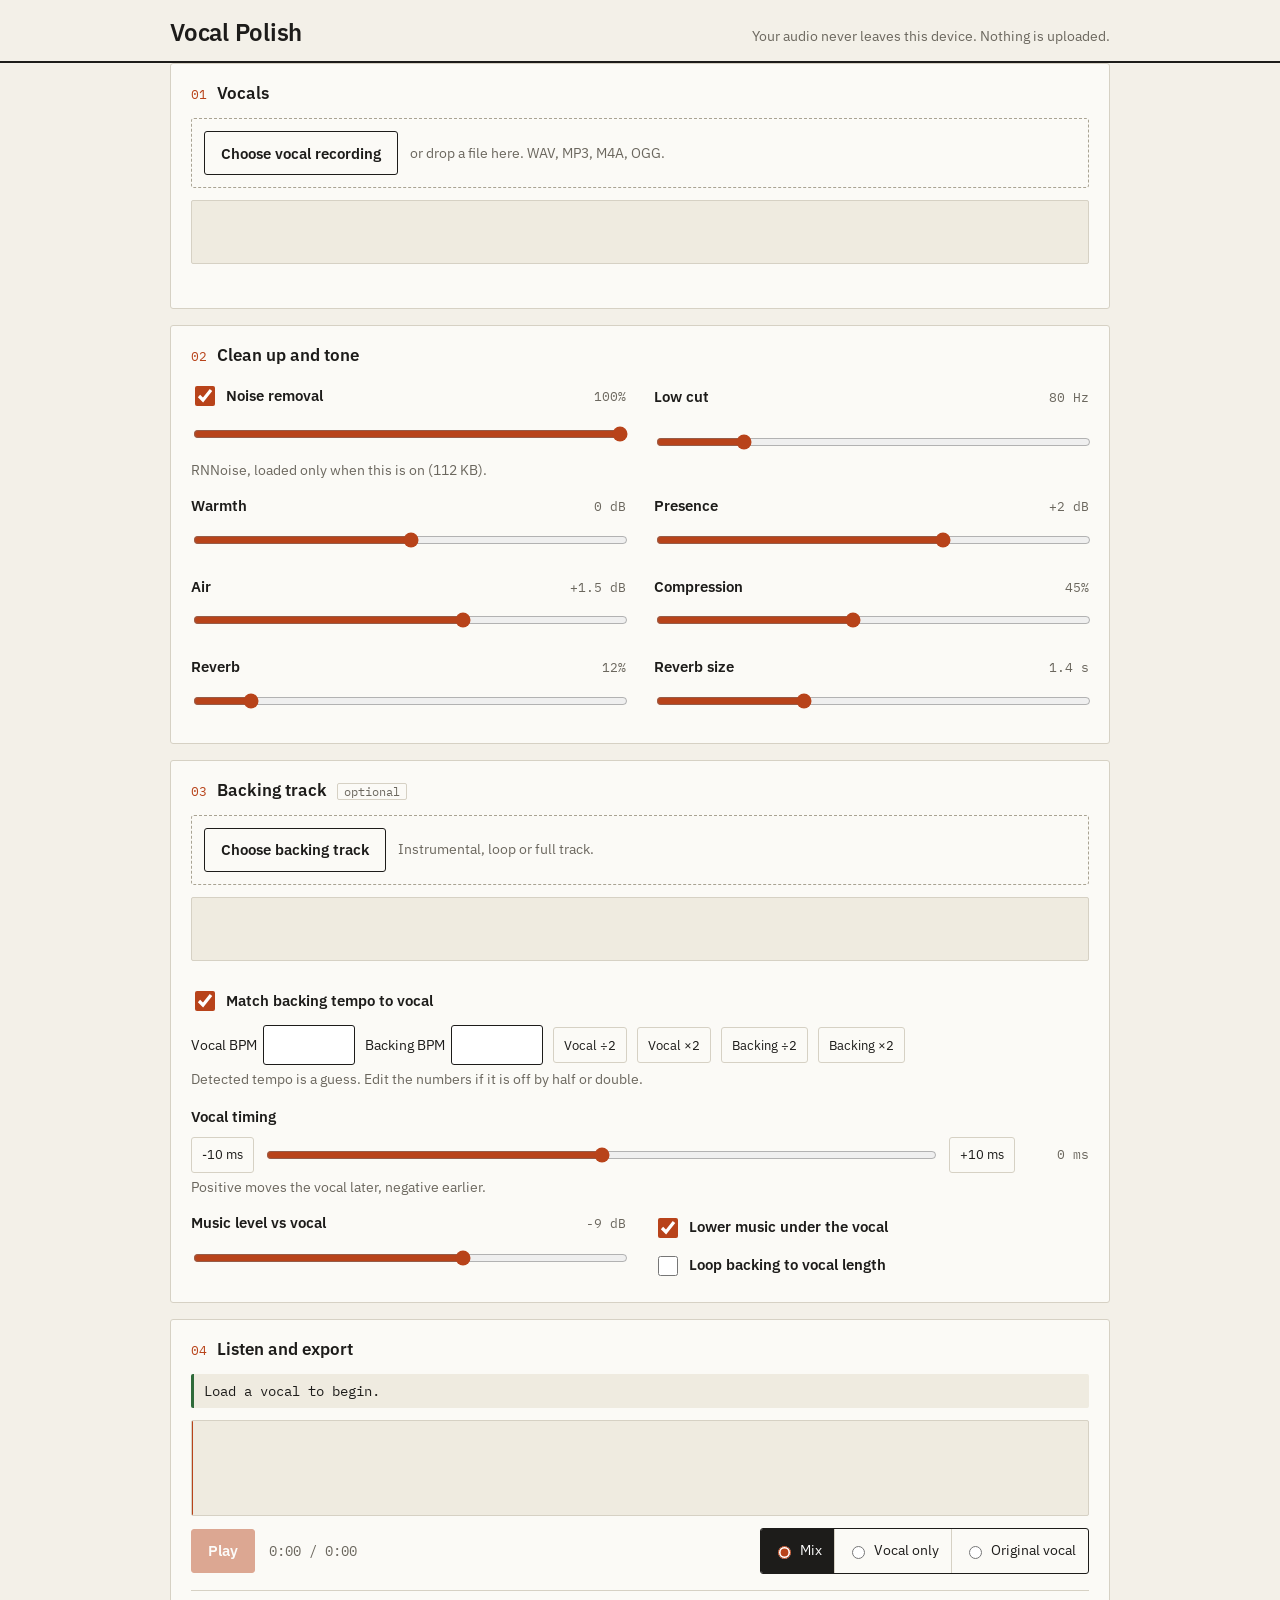
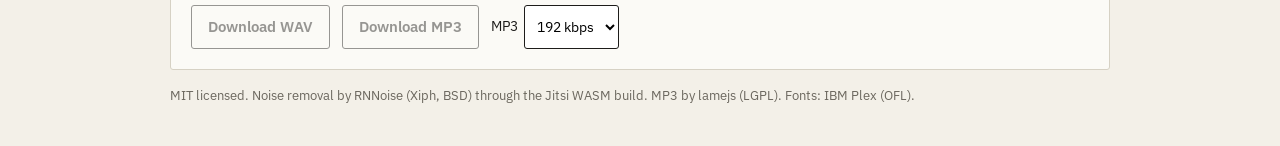
==== index.html @ be67a167 "Add files via upload" ====
<!doctype html>
<html lang="en">
<head>
<meta charset="utf-8">
<meta name="viewport" content="width=device-width, initial-scale=1">
<title>Vocal Polish - clean up a vocal and mix it with a backing track, in your browser</title>
<meta name="description" content="Remove noise, shape the tone, match tempo and mix a vocal with a backing track. Runs fully in your browser. No upload, no account.">
<link rel="preload" href="./ibm-plex-sans-latin-400-normal.woff2" as="font" type="font/woff2" crossorigin>
<link rel="icon" href="data:image/svg+xml,%3Csvg xmlns=%27http://www.w3.org/2000/svg%27 viewBox=%270 0 16 16%27%3E%3Crect width=%2716%27 height=%2716%27 fill=%27%23b8431a%27/%3E%3Crect x=%273%27 y=%276%27 width=%272%27 height=%274%27 fill=%27%23fff%27/%3E%3Crect x=%277%27 y=%273%27 width=%272%27 height=%2710%27 fill=%27%23fff%27/%3E%3Crect x=%2711%27 y=%275%27 width=%272%27 height=%276%27 fill=%27%23fff%27/%3E%3C/svg%3E">
<link rel="stylesheet" href="style.css">
</head>
<body>
<header class="top">
  <div class="wrap top-in">
    <h1>Vocal Polish</h1>
    <p class="tag">Your audio never leaves this device. Nothing is uploaded.</p>
  </div>
</header>

<main class="wrap">
  <section class="step" id="s1">
    <h2><span class="n">01</span> Vocals</h2>
    <div class="drop" id="dropVocal" tabindex="0">
      <input type="file" id="fileVocal" accept="audio/*,.wav,.mp3,.m4a,.ogg,.flac" hidden>
      <button class="btn" id="btnVocal" type="button">Choose vocal recording</button>
      <span class="hint" id="nameVocal">or drop a file here. WAV, MP3, M4A, OGG.</span>
    </div>
    <canvas id="wfVocal" class="wf small" height="64" aria-label="Vocal waveform"></canvas>
    <div class="facts" id="factsVocal"></div>
  </section>

  <section class="step" id="s2">
    <h2><span class="n">02</span> Clean up and tone</h2>
    <div class="grid">
      <div class="ctl">
        <label for="nrOn" class="chk"><input type="checkbox" id="nrOn" checked> Noise removal</label>
        <input type="range" id="nrAmt" min="0" max="100" value="100" aria-label="Noise removal amount">
        <output id="nrAmtO">100%</output>
        <p class="note">RNNoise, loaded only when this is on (112 KB).</p>
      </div>
      <div class="ctl"><label for="lowCut">Low cut</label><input type="range" id="lowCut" min="40" max="250" step="5" value="80"><output id="lowCutO">80 Hz</output></div>
      <div class="ctl"><label for="warmth">Warmth</label><input type="range" id="warmth" min="-6" max="6" step="0.5" value="0"><output id="warmthO">0 dB</output></div>
      <div class="ctl"><label for="presence">Presence</label><input type="range" id="presence" min="-6" max="6" step="0.5" value="2"><output id="presenceO">+2 dB</output></div>
      <div class="ctl"><label for="air">Air</label><input type="range" id="air" min="-6" max="6" step="0.5" value="1.5"><output id="airO">+1.5 dB</output></div>
      <div class="ctl"><label for="comp">Compression</label><input type="range" id="comp" min="0" max="100" value="45"><output id="compO">45%</output></div>
      <div class="ctl"><label for="reverb">Reverb</label><input type="range" id="reverb" min="0" max="100" value="12"><output id="reverbO">12%</output></div>
      <div class="ctl"><label for="room">Reverb size</label><input type="range" id="room" min="0.6" max="3" step="0.1" value="1.4"><output id="roomO">1.4 s</output></div>
    </div>
  </section>

  <section class="step" id="s3">
    <h2><span class="n">03</span> Backing track <span class="opt">optional</span></h2>
    <div class="drop" id="dropBack" tabindex="0">
      <input type="file" id="fileBack" accept="audio/*,.wav,.mp3,.m4a,.ogg,.flac" hidden>
      <button class="btn" id="btnBack" type="button">Choose backing track</button>
      <button class="btn ghost" id="btnBackClear" type="button" hidden>Remove</button>
      <span class="hint" id="nameBack">Instrumental, loop or full track.</span>
    </div>
    <canvas id="wfBack" class="wf small" height="64" aria-label="Backing waveform"></canvas>
    <div class="facts" id="factsBack"></div>

    <div class="grid" id="mixCtl">
      <div class="ctl wide">
        <label for="tempoOn" class="chk"><input type="checkbox" id="tempoOn" checked> Match backing tempo to vocal</label>
        <div class="bpmrow">
          <label>Vocal BPM <input type="number" id="bpmV" min="40" max="220" step="0.1"></label>
          <label>Backing BPM <input type="number" id="bpmB" min="40" max="220" step="0.1"></label>
          <button class="btn ghost sm" type="button" data-bpm="v" data-f="0.5">Vocal ÷2</button>
          <button class="btn ghost sm" type="button" data-bpm="v" data-f="2">Vocal ×2</button>
          <button class="btn ghost sm" type="button" data-bpm="b" data-f="0.5">Backing ÷2</button>
          <button class="btn ghost sm" type="button" data-bpm="b" data-f="2">Backing ×2</button>
        </div>
        <p class="note" id="stretchNote">Detected tempo is a guess. Edit the numbers if it is off by half or double.</p>
      </div>
      <div class="ctl wide">
        <label for="offset">Vocal timing</label>
        <div class="offrow">
          <button class="btn ghost sm" type="button" data-nudge="-10">-10 ms</button>
          <input type="range" id="offset" min="-1000" max="1000" step="1" value="0">
          <button class="btn ghost sm" type="button" data-nudge="10">+10 ms</button>
          <output id="offsetO">0 ms</output>
        </div>
        <p class="note">Positive moves the vocal later, negative earlier.</p>
      </div>
      <div class="ctl"><label for="music">Music level vs vocal</label><input type="range" id="music" min="-24" max="0" step="0.5" value="-9"><output id="musicO">-9 dB</output></div>
      <div class="ctl chkrow">
        <label class="chk"><input type="checkbox" id="duck" checked> Lower music under the vocal</label>
        <label class="chk"><input type="checkbox" id="loop"> Loop backing to vocal length</label>
      </div>
    </div>
  </section>

  <section class="step" id="s4">
    <h2><span class="n">04</span> Listen and export</h2>
    <div class="status" id="status" role="status" aria-live="polite">Load a vocal to begin.</div>
    <canvas id="wfMix" class="wf" height="96" aria-label="Mix waveform, click to seek"></canvas>
    <div class="player">
      <button class="btn primary" id="play" type="button" disabled>Play</button>
      <span class="time" id="time">0:00 / 0:00</span>
      <div class="seg" role="radiogroup" aria-label="Preview source">
        <label><input type="radio" name="src" value="mix" checked> Mix</label>
        <label><input type="radio" name="src" value="vox"> Vocal only</label>
        <label><input type="radio" name="src" value="orig"> Original vocal</label>
      </div>
    </div>
    <div class="export">
      <button class="btn" id="dlWav" type="button" disabled>Download WAV</button>
      <button class="btn" id="dlMp3" type="button" disabled>Download MP3</button>
      <label class="mp3q">MP3 <select id="kbps"><option value="128">128 kbps</option><option value="192" selected>192 kbps</option><option value="256">256 kbps</option></select></label>
      <span class="hint" id="sizeHint"></span>
    </div>
  </section>
</main>

<footer class="wrap foot">
  <p>MIT licensed. Noise removal by RNNoise (Xiph, BSD) through the Jitsi WASM build. MP3 by lamejs (LGPL). Fonts: IBM Plex (OFL).</p>
</footer>
<script type="module" src="app.js"></script>
</body>
</html>
---- style.css ----
@font-face{font-family:"IBM Plex Sans";font-weight:400;font-style:normal;font-display:swap;src:url(ibm-plex-sans-latin-400-normal.woff2) format("woff2")}
@font-face{font-family:"IBM Plex Sans";font-weight:600;font-style:normal;font-display:swap;src:url(ibm-plex-sans-latin-600-normal.woff2) format("woff2")}
@font-face{font-family:"IBM Plex Mono";font-weight:400;font-style:normal;font-display:swap;src:url(ibm-plex-mono-latin-400-normal.woff2) format("woff2")}
:root{--bg:#f3f0e8;--panel:#fbfaf6;--ink:#1d1c1a;--mute:#6b675e;--line:#d6d1c4;--accent:#b8431a;--accent-ink:#fff;--wave:#3f3b33;--ok:#2f6b3a;
  --sans:"IBM Plex Sans",system-ui,-apple-system,"Segoe UI",Roboto,sans-serif;--mono:"IBM Plex Mono",ui-monospace,Menlo,Consolas,monospace}
*{box-sizing:border-box}
html{-webkit-text-size-adjust:100%}
body{margin:0;background:var(--bg);color:var(--ink);font:400 16px/1.5 var(--sans)}
.wrap{max-width:980px;margin:0 auto;padding:0 20px}
.top{border-bottom:2px solid var(--ink);background:var(--bg)}
.top-in{display:flex;align-items:baseline;justify-content:space-between;gap:16px;flex-wrap:wrap;padding-top:18px;padding-bottom:14px}
h1{margin:0;font:600 24px/1.2 var(--sans);letter-spacing:-.01em}
.tag{margin:0;color:var(--mute);font-size:14px}
main{padding-top:20px;padding-bottom:12px}
.step{background:var(--panel);border:1px solid var(--line);border-radius:3px;padding:18px 20px 20px;margin-bottom:16px}
h2{margin:0 0 14px;font:600 17px/1.3 var(--sans);display:flex;align-items:baseline;gap:10px}
.n{font:400 13px var(--mono);color:var(--accent)}
.opt{font:400 12px var(--mono);color:var(--mute);border:1px solid var(--line);padding:0 6px;border-radius:2px}
.drop{display:flex;align-items:center;gap:12px;flex-wrap:wrap;border:1px dashed #a9a393;border-radius:3px;padding:12px;transition:background .1s}
.drop.over{background:#ece6d6;border-color:var(--accent)}
.hint,.note{color:var(--mute);font-size:14px}
.note{margin:4px 0 0}
.btn{font:600 15px var(--sans);min-height:44px;padding:0 16px;border:1px solid var(--ink);background:var(--panel);color:var(--ink);border-radius:3px;cursor:pointer}
.btn:hover:not(:disabled){background:#ece6d6}
.btn.primary{background:var(--accent);border-color:var(--accent);color:var(--accent-ink)}
.btn.primary:hover:not(:disabled){background:#9c3714}
.btn.ghost{border-color:var(--line)}
.btn.sm{min-height:36px;padding:0 10px;font-size:13px;font-weight:400}
.btn:disabled{opacity:.45;cursor:not-allowed}
:focus-visible{outline:3px solid #1d1c1a;outline-offset:2px}
.wf{display:block;width:100%;background:#efebe0;border:1px solid var(--line);border-radius:2px;margin-top:12px}
.wf.small{height:64px}
#wfMix{height:96px;cursor:pointer}
.facts{font:400 13px var(--mono);color:var(--mute);margin-top:6px;min-height:1.4em}
.grid{display:grid;grid-template-columns:repeat(2,1fr);gap:14px 28px}
.ctl{display:grid;grid-template-columns:1fr auto;grid-template-areas:"l o" "s s" "n n";align-items:center;gap:4px 10px}
.ctl>label:first-child{grid-area:l;font-weight:600;font-size:15px}
.ctl>output{grid-area:o;font:400 13px var(--mono);color:var(--mute);min-width:5ch;text-align:right}
.ctl>input[type=range]{grid-area:s}
.ctl>.note{grid-area:n}
.ctl.wide{grid-column:1/-1;display:block}
.ctl.chkrow{display:flex;flex-direction:column;gap:6px;align-items:flex-start}
.chk{display:flex;align-items:center;gap:8px;font-weight:600;font-size:15px;min-height:32px}
.chk input{width:20px;height:20px;accent-color:var(--accent)}
.ctl:first-child .chk{grid-area:l}
input[type=range]{width:100%;height:32px;accent-color:var(--accent);background:transparent}
.bpmrow,.offrow{display:flex;gap:10px;flex-wrap:wrap;align-items:center;margin-top:8px}
.bpmrow label{font-size:14px;display:flex;align-items:center;gap:6px}
input[type=number]{width:92px;min-height:40px;font:400 15px var(--mono);padding:0 8px;border:1px solid var(--ink);background:#fff;border-radius:3px}
.offrow input[type=range]{flex:1 1 240px;width:auto}
.offrow output{font:400 13px var(--mono);color:var(--mute);min-width:8ch;text-align:right}
.status{font:400 14px var(--mono);padding:8px 10px;background:#efebe0;border-left:3px solid var(--ok);border-radius:2px;margin-bottom:4px}
.status.busy{border-left-color:var(--accent)}
.player{display:flex;align-items:center;gap:14px;flex-wrap:wrap;margin-top:12px}
.time{font:400 14px var(--mono);color:var(--mute);min-width:11ch}
.seg{display:flex;border:1px solid var(--ink);border-radius:3px;overflow:hidden;margin-left:auto}
.seg label{min-height:44px;display:flex;align-items:center;gap:6px;padding:0 12px;font-size:14px;cursor:pointer;border-right:1px solid var(--line)}
.seg label:last-child{border-right:0}
.seg label:has(input:checked){background:var(--ink);color:#fff}
.seg input{accent-color:var(--accent)}
.export{display:flex;gap:12px;flex-wrap:wrap;align-items:center;margin-top:16px;padding-top:14px;border-top:1px solid var(--line)}
.mp3q{font-size:14px;display:flex;align-items:center;gap:6px}
select{min-height:44px;font:400 14px var(--sans);border:1px solid var(--ink);background:#fff;padding:0 8px;border-radius:3px}
.foot{color:var(--mute);font-size:13px;padding-bottom:28px}
@media (max-width:760px){.grid{grid-template-columns:1fr}.seg{margin-left:0;width:100%}.seg label{flex:1;justify-content:center;padding:0 6px}.wrap{padding:0 14px}}
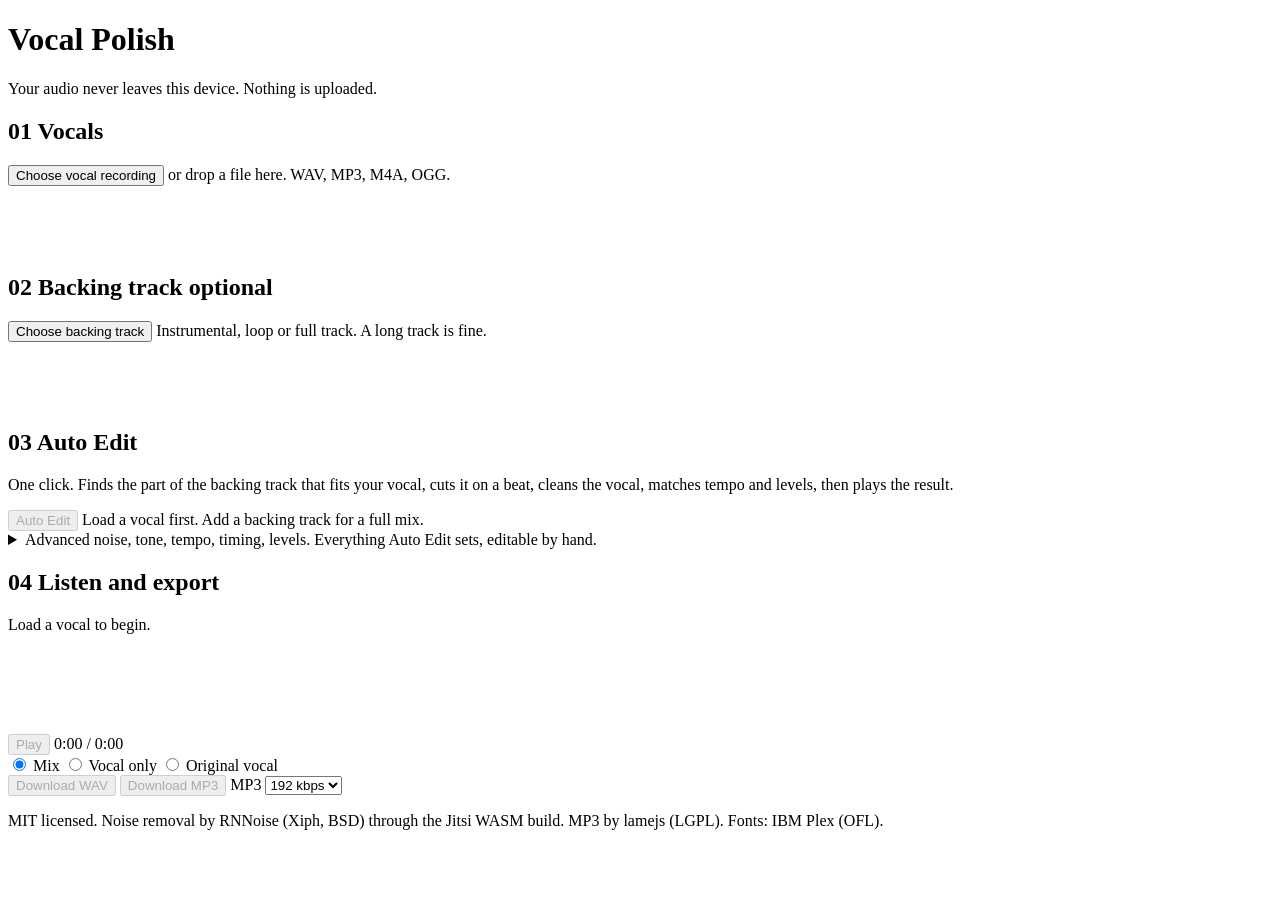
==== commit 6318ddc4: "Rename 6-index.html to index.html" ====
--- a/index.html
+++ b/index.html
@@ -4,7 +4,7 @@
 <meta charset="utf-8">
 <meta name="viewport" content="width=device-width, initial-scale=1">
 <title>Vocal Polish - clean up a vocal and mix it with a backing track, in your browser</title>
-<meta name="description" content="Remove noise, shape the tone, match tempo and mix a vocal with a backing track. Runs fully in your browser. No upload, no account.">
+<meta name="description" content="One click: finds the best part of your backing track, cleans your vocal, matches tempo and levels. Runs fully in your browser. No upload, no account.">
 <link rel="preload" href="./ibm-plex-sans-latin-400-normal.woff2" as="font" type="font/woff2" crossorigin>
 <link rel="icon" href="data:image/svg+xml,%3Csvg xmlns=%27http://www.w3.org/2000/svg%27 viewBox=%270 0 16 16%27%3E%3Crect width=%2716%27 height=%2716%27 fill=%27%23b8431a%27/%3E%3Crect x=%273%27 y=%276%27 width=%272%27 height=%274%27 fill=%27%23fff%27/%3E%3Crect x=%277%27 y=%273%27 width=%272%27 height=%2710%27 fill=%27%23fff%27/%3E%3Crect x=%2711%27 y=%275%27 width=%272%27 height=%276%27 fill=%27%23fff%27/%3E%3C/svg%3E">
 <link rel="stylesheet" href="style.css">
@@ -30,7 +30,34 @@
   </section>
 
   <section class="step" id="s2">
-    <h2><span class="n">02</span> Clean up and tone</h2>
+    <h2><span class="n">02</span> Backing track <span class="opt">optional</span></h2>
+    <div class="drop" id="dropBack" tabindex="0">
+      <input type="file" id="fileBack" accept="audio/*,.wav,.mp3,.m4a,.ogg,.flac" hidden>
+      <button class="btn" id="btnBack" type="button">Choose backing track</button>
+      <button class="btn ghost" id="btnBackClear" type="button" hidden>Remove</button>
+      <span class="hint" id="nameBack">Instrumental, loop or full track. A long track is fine.</span>
+    </div>
+    <canvas id="wfBack" class="wf small" height="64" aria-label="Backing waveform"></canvas>
+    <div class="facts" id="factsBack"></div>
+  </section>
+
+  <section class="step" id="s3">
+    <h2><span class="n">03</span> Auto Edit</h2>
+    <p class="note auto-note">One click. Finds the part of the backing track that fits your vocal, cuts it on a beat, cleans the vocal, matches tempo and levels, then plays the result.</p>
+    <div class="autorow">
+      <button class="btn primary big" id="autoEdit" type="button" disabled>Auto Edit</button>
+      <span class="hint" id="autoHint">Load a vocal first. Add a backing track for a full mix.</span>
+    </div>
+    <ul class="auto-log" id="autoResult" hidden></ul>
+  </section>
+
+  <details class="step adv" id="adv">
+    <summary>
+      <span class="adv-title">Advanced</span>
+      <span class="adv-sub">noise, tone, tempo, timing, levels. Everything Auto Edit sets, editable by hand.</span>
+    </summary>
+
+    <h3 class="adv-h">Clean up and tone</h3>
     <div class="grid">
       <div class="ctl">
         <label for="nrOn" class="chk"><input type="checkbox" id="nrOn" checked> Noise removal</label>
@@ -46,19 +73,8 @@
       <div class="ctl"><label for="reverb">Reverb</label><input type="range" id="reverb" min="0" max="100" value="12"><output id="reverbO">12%</output></div>
       <div class="ctl"><label for="room">Reverb size</label><input type="range" id="room" min="0.6" max="3" step="0.1" value="1.4"><output id="roomO">1.4 s</output></div>
     </div>
-  </section>
 
-  <section class="step" id="s3">
-    <h2><span class="n">03</span> Backing track <span class="opt">optional</span></h2>
-    <div class="drop" id="dropBack" tabindex="0">
-      <input type="file" id="fileBack" accept="audio/*,.wav,.mp3,.m4a,.ogg,.flac" hidden>
-      <button class="btn" id="btnBack" type="button">Choose backing track</button>
-      <button class="btn ghost" id="btnBackClear" type="button" hidden>Remove</button>
-      <span class="hint" id="nameBack">Instrumental, loop or full track.</span>
-    </div>
-    <canvas id="wfBack" class="wf small" height="64" aria-label="Backing waveform"></canvas>
-    <div class="facts" id="factsBack"></div>
-
+    <h3 class="adv-h">Backing mix</h3>
     <div class="grid" id="mixCtl">
       <div class="ctl wide">
         <label for="tempoOn" class="chk"><input type="checkbox" id="tempoOn" checked> Match backing tempo to vocal</label>
@@ -86,9 +102,10 @@
       <div class="ctl chkrow">
         <label class="chk"><input type="checkbox" id="duck" checked> Lower music under the vocal</label>
         <label class="chk"><input type="checkbox" id="loop"> Loop backing to vocal length</label>
+        <button class="btn ghost sm" id="btnFullBack" type="button" hidden>Use the full backing track again</button>
       </div>
     </div>
-  </section>
+  </details>
 
   <section class="step" id="s4">
     <h2><span class="n">04</span> Listen and export</h2>
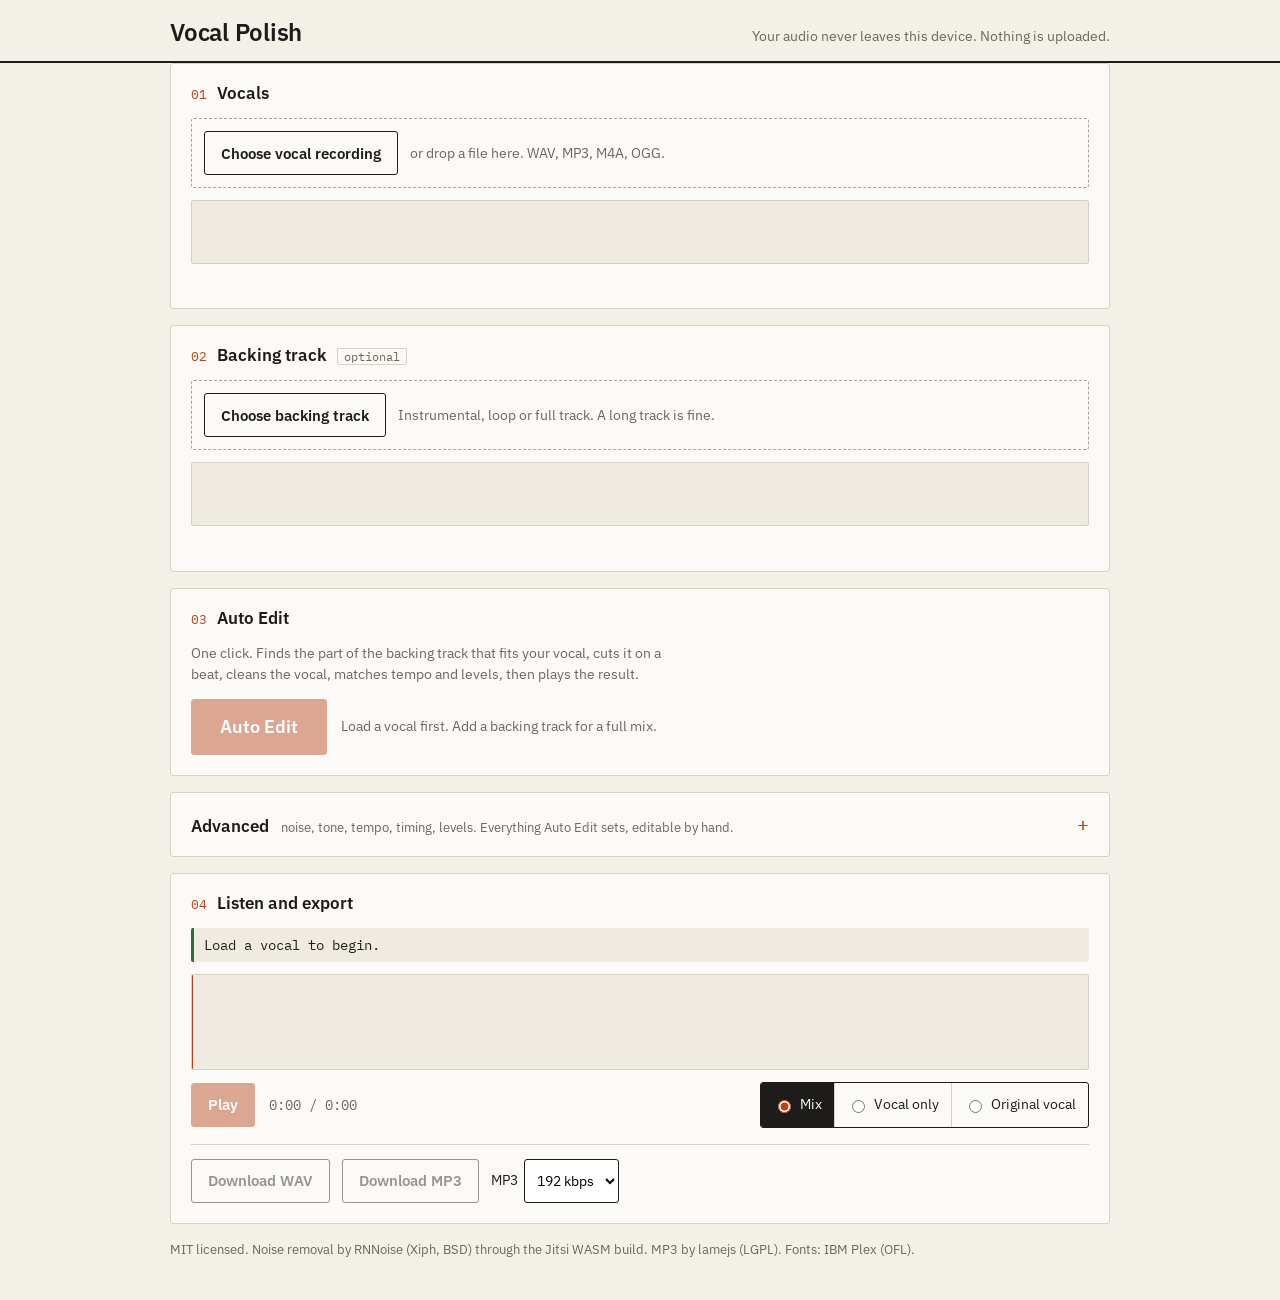
==== commit 4b48181f: "Add crossfade controls, favicon links Added additional icon links and crossfade options for the back" ====
--- a/index.html
+++ b/index.html
@@ -6,7 +6,9 @@
 <title>Vocal Polish - clean up a vocal and mix it with a backing track, in your browser</title>
 <meta name="description" content="One click: finds the best part of your backing track, cleans your vocal, matches tempo and levels. Runs fully in your browser. No upload, no account.">
 <link rel="preload" href="./ibm-plex-sans-latin-400-normal.woff2" as="font" type="font/woff2" crossorigin>
-<link rel="icon" href="data:image/svg+xml,%3Csvg xmlns=%27http://www.w3.org/2000/svg%27 viewBox=%270 0 16 16%27%3E%3Crect width=%2716%27 height=%2716%27 fill=%27%23b8431a%27/%3E%3Crect x=%273%27 y=%276%27 width=%272%27 height=%274%27 fill=%27%23fff%27/%3E%3Crect x=%277%27 y=%273%27 width=%272%27 height=%2710%27 fill=%27%23fff%27/%3E%3Crect x=%2711%27 y=%275%27 width=%272%27 height=%276%27 fill=%27%23fff%27/%3E%3C/svg%3E">
+<link rel="icon" href="logo.svg" type="image/svg+xml">
+<link rel="icon" href="logo-32.png" sizes="32x32" type="image/png">
+<link rel="apple-touch-icon" href="logo-192.png">
 <link rel="stylesheet" href="style.css">
 </head>
 <body>
@@ -102,7 +104,11 @@
       <div class="ctl chkrow">
         <label class="chk"><input type="checkbox" id="duck" checked> Lower music under the vocal</label>
         <label class="chk"><input type="checkbox" id="loop"> Loop backing to vocal length</label>
+        <label class="chk"><input type="checkbox" id="xfade" checked> Crossfade loop joins</label>
         <button class="btn ghost sm" id="btnFullBack" type="button" hidden>Use the full backing track again</button>
+      </div>
+      <div class="ctl"><label for="xfadeMs">Crossfade length</label><input type="range" id="xfadeMs" min="50" max="1500" step="10" value="300"><output id="xfadeMsO">300 ms</output>
+        <p class="note">Blends each repeat of a looped backing track so there is no click at the join.</p>
       </div>
     </div>
   </details>
--- a/style.css
+++ b/style.css
@@ -0,0 +1,85 @@
+@font-face{font-family:"IBM Plex Sans";font-weight:400;font-style:normal;font-display:swap;src:url(ibm-plex-sans-latin-400-normal.woff2) format("woff2")}
+@font-face{font-family:"IBM Plex Sans";font-weight:600;font-style:normal;font-display:swap;src:url(ibm-plex-sans-latin-600-normal.woff2) format("woff2")}
+@font-face{font-family:"IBM Plex Mono";font-weight:400;font-style:normal;font-display:swap;src:url(ibm-plex-mono-latin-400-normal.woff2) format("woff2")}
+:root{--bg:#f3f0e8;--panel:#fbfaf6;--ink:#1d1c1a;--mute:#6b675e;--line:#d6d1c4;--accent:#b8431a;--accent-ink:#fff;--wave:#3f3b33;--ok:#2f6b3a;
+  --sans:"IBM Plex Sans",system-ui,-apple-system,"Segoe UI",Roboto,sans-serif;--mono:"IBM Plex Mono",ui-monospace,Menlo,Consolas,monospace}
+*{box-sizing:border-box}
+html{-webkit-text-size-adjust:100%}
+body{margin:0;background:var(--bg);color:var(--ink);font:400 16px/1.5 var(--sans)}
+.wrap{max-width:980px;margin:0 auto;padding:0 20px}
+.top{border-bottom:2px solid var(--ink);background:var(--bg)}
+.top-in{display:flex;align-items:baseline;justify-content:space-between;gap:16px;flex-wrap:wrap;padding-top:18px;padding-bottom:14px}
+h1{margin:0;font:600 24px/1.2 var(--sans);letter-spacing:-.01em}
+.tag{margin:0;color:var(--mute);font-size:14px}
+main{padding-top:20px;padding-bottom:12px}
+.step{background:var(--panel);border:1px solid var(--line);border-radius:3px;padding:18px 20px 20px;margin-bottom:16px}
+h2{margin:0 0 14px;font:600 17px/1.3 var(--sans);display:flex;align-items:baseline;gap:10px}
+.n{font:400 13px var(--mono);color:var(--accent)}
+.opt{font:400 12px var(--mono);color:var(--mute);border:1px solid var(--line);padding:0 6px;border-radius:2px}
+.drop{display:flex;align-items:center;gap:12px;flex-wrap:wrap;border:1px dashed #a9a393;border-radius:3px;padding:12px;transition:background .1s}
+.drop.over{background:#ece6d6;border-color:var(--accent)}
+.hint,.note{color:var(--mute);font-size:14px}
+.note{margin:4px 0 0}
+.btn{font:600 15px var(--sans);min-height:44px;padding:0 16px;border:1px solid var(--ink);background:var(--panel);color:var(--ink);border-radius:3px;cursor:pointer}
+.btn:hover:not(:disabled){background:#ece6d6}
+.btn.primary{background:var(--accent);border-color:var(--accent);color:var(--accent-ink)}
+.btn.primary:hover:not(:disabled){background:#9c3714}
+.btn.ghost{border-color:var(--line)}
+.btn.sm{min-height:36px;padding:0 10px;font-size:13px;font-weight:400}
+.btn:disabled{opacity:.45;cursor:not-allowed}
+:focus-visible{outline:3px solid #1d1c1a;outline-offset:2px}
+.wf{display:block;width:100%;background:#efebe0;border:1px solid var(--line);border-radius:2px;margin-top:12px}
+.wf.small{height:64px}
+#wfMix{height:96px;cursor:pointer}
+.facts{font:400 13px var(--mono);color:var(--mute);margin-top:6px;min-height:1.4em}
+.grid{display:grid;grid-template-columns:repeat(2,1fr);gap:14px 28px}
+.ctl{display:grid;grid-template-columns:1fr auto;grid-template-areas:"l o" "s s" "n n";align-items:center;gap:4px 10px}
+.ctl>label:first-child{grid-area:l;font-weight:600;font-size:15px}
+.ctl>output{grid-area:o;font:400 13px var(--mono);color:var(--mute);min-width:5ch;text-align:right}
+.ctl>input[type=range]{grid-area:s}
+.ctl>.note{grid-area:n}
+.ctl.wide{grid-column:1/-1;display:block}
+.ctl.chkrow{display:flex;flex-direction:column;gap:6px;align-items:flex-start}
+.chk{display:flex;align-items:center;gap:8px;font-weight:600;font-size:15px;min-height:32px}
+.chk input{width:20px;height:20px;accent-color:var(--accent)}
+.ctl:first-child .chk{grid-area:l}
+input[type=range]{width:100%;height:32px;accent-color:var(--accent);background:transparent}
+.bpmrow,.offrow{display:flex;gap:10px;flex-wrap:wrap;align-items:center;margin-top:8px}
+.bpmrow label{font-size:14px;display:flex;align-items:center;gap:6px}
+input[type=number]{width:92px;min-height:40px;font:400 15px var(--mono);padding:0 8px;border:1px solid var(--ink);background:#fff;border-radius:3px}
+.offrow input[type=range]{flex:1 1 240px;width:auto}
+.offrow output{font:400 13px var(--mono);color:var(--mute);min-width:8ch;text-align:right}
+.status{font:400 14px var(--mono);padding:8px 10px;background:#efebe0;border-left:3px solid var(--ok);border-radius:2px;margin-bottom:4px}
+.status.busy{border-left-color:var(--accent)}
+.player{display:flex;align-items:center;gap:14px;flex-wrap:wrap;margin-top:12px}
+.time{font:400 14px var(--mono);color:var(--mute);min-width:11ch}
+.seg{display:flex;border:1px solid var(--ink);border-radius:3px;overflow:hidden;margin-left:auto}
+.seg label{min-height:44px;display:flex;align-items:center;gap:6px;padding:0 12px;font-size:14px;cursor:pointer;border-right:1px solid var(--line)}
+.seg label:last-child{border-right:0}
+.seg label:has(input:checked){background:var(--ink);color:#fff}
+.seg input{accent-color:var(--accent)}
+.export{display:flex;gap:12px;flex-wrap:wrap;align-items:center;margin-top:16px;padding-top:14px;border-top:1px solid var(--line)}
+.mp3q{font-size:14px;display:flex;align-items:center;gap:6px}
+select{min-height:44px;font:400 14px var(--sans);border:1px solid var(--ink);background:#fff;padding:0 8px;border-radius:3px}
+.foot{color:var(--mute);font-size:13px;padding-bottom:28px}
+@media (max-width:760px){.grid{grid-template-columns:1fr}.seg{margin-left:0;width:100%}.seg label{flex:1;justify-content:center;padding:0 6px}.wrap{padding:0 14px}}
+
+/* Auto Edit + Advanced */
+.auto-note{max-width:60ch;margin-bottom:14px}
+.autorow{display:flex;align-items:center;gap:14px;flex-wrap:wrap}
+.btn.big{min-height:56px;padding:0 28px;font-size:18px}
+.auto-log{list-style:none;margin:14px 0 0;padding:0;border-top:1px solid var(--line)}
+.auto-log li{padding:7px 2px;border-bottom:1px solid var(--line);font-size:14px;display:flex;gap:10px}
+.auto-log li::before{content:"→";color:var(--accent);font-family:var(--mono)}
+details.adv{padding:0}
+details.adv>summary{list-style:none;cursor:pointer;display:flex;align-items:baseline;gap:12px;flex-wrap:wrap;padding:18px 20px;border-radius:3px}
+details.adv>summary::-webkit-details-marker{display:none}
+details.adv>summary::after{content:"+";margin-left:auto;font:400 20px var(--mono);color:var(--accent)}
+details.adv[open]>summary::after{content:"–"}
+details.adv>summary:hover{background:#f3efe4}
+.adv-title{font:600 17px/1.3 var(--sans)}
+.adv-sub{font-size:13px;color:var(--mute)}
+details.adv .grid, details.adv .adv-h{padding-left:20px;padding-right:20px}
+details.adv .adv-h{margin:6px 0 12px;font:600 14px/1.3 var(--sans);color:var(--mute);text-transform:uppercase;letter-spacing:.06em}
+details.adv .grid{padding-bottom:20px}
+details.adv[open]>summary{border-bottom:1px solid var(--line)}
